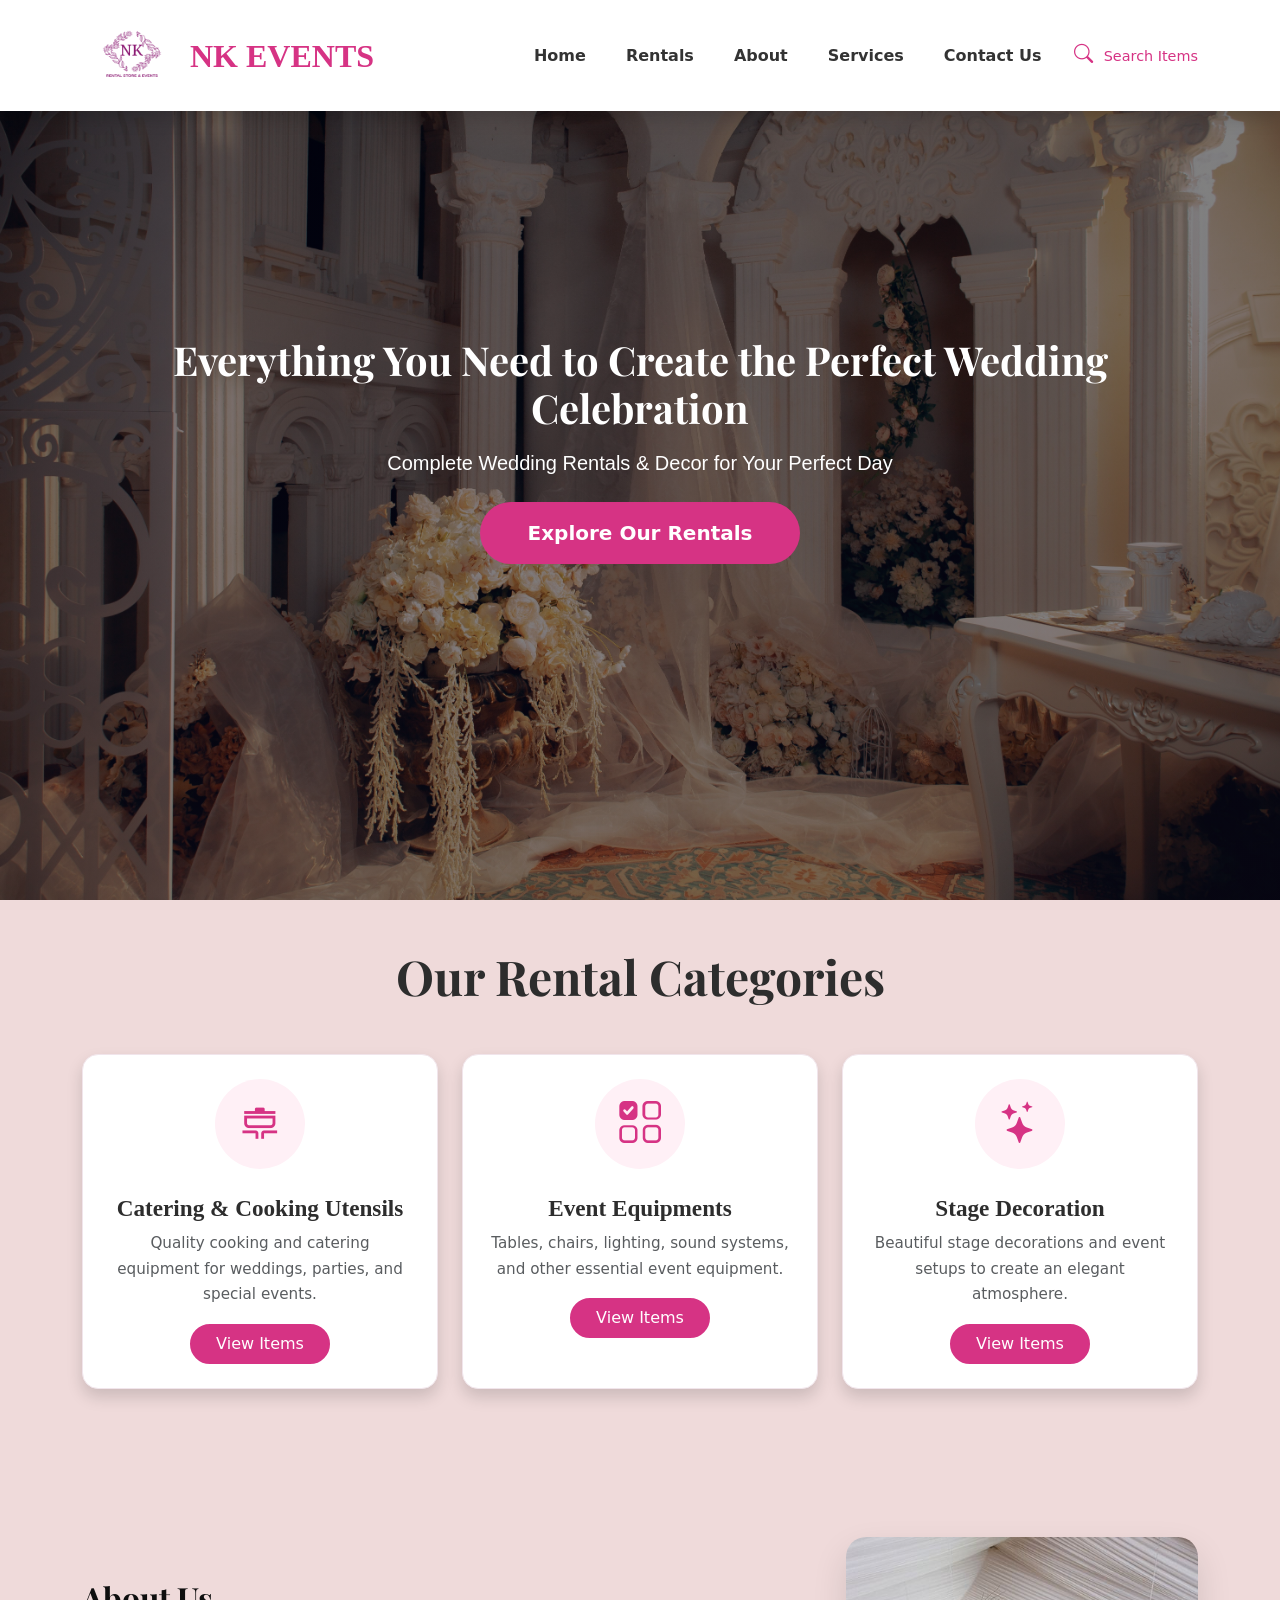
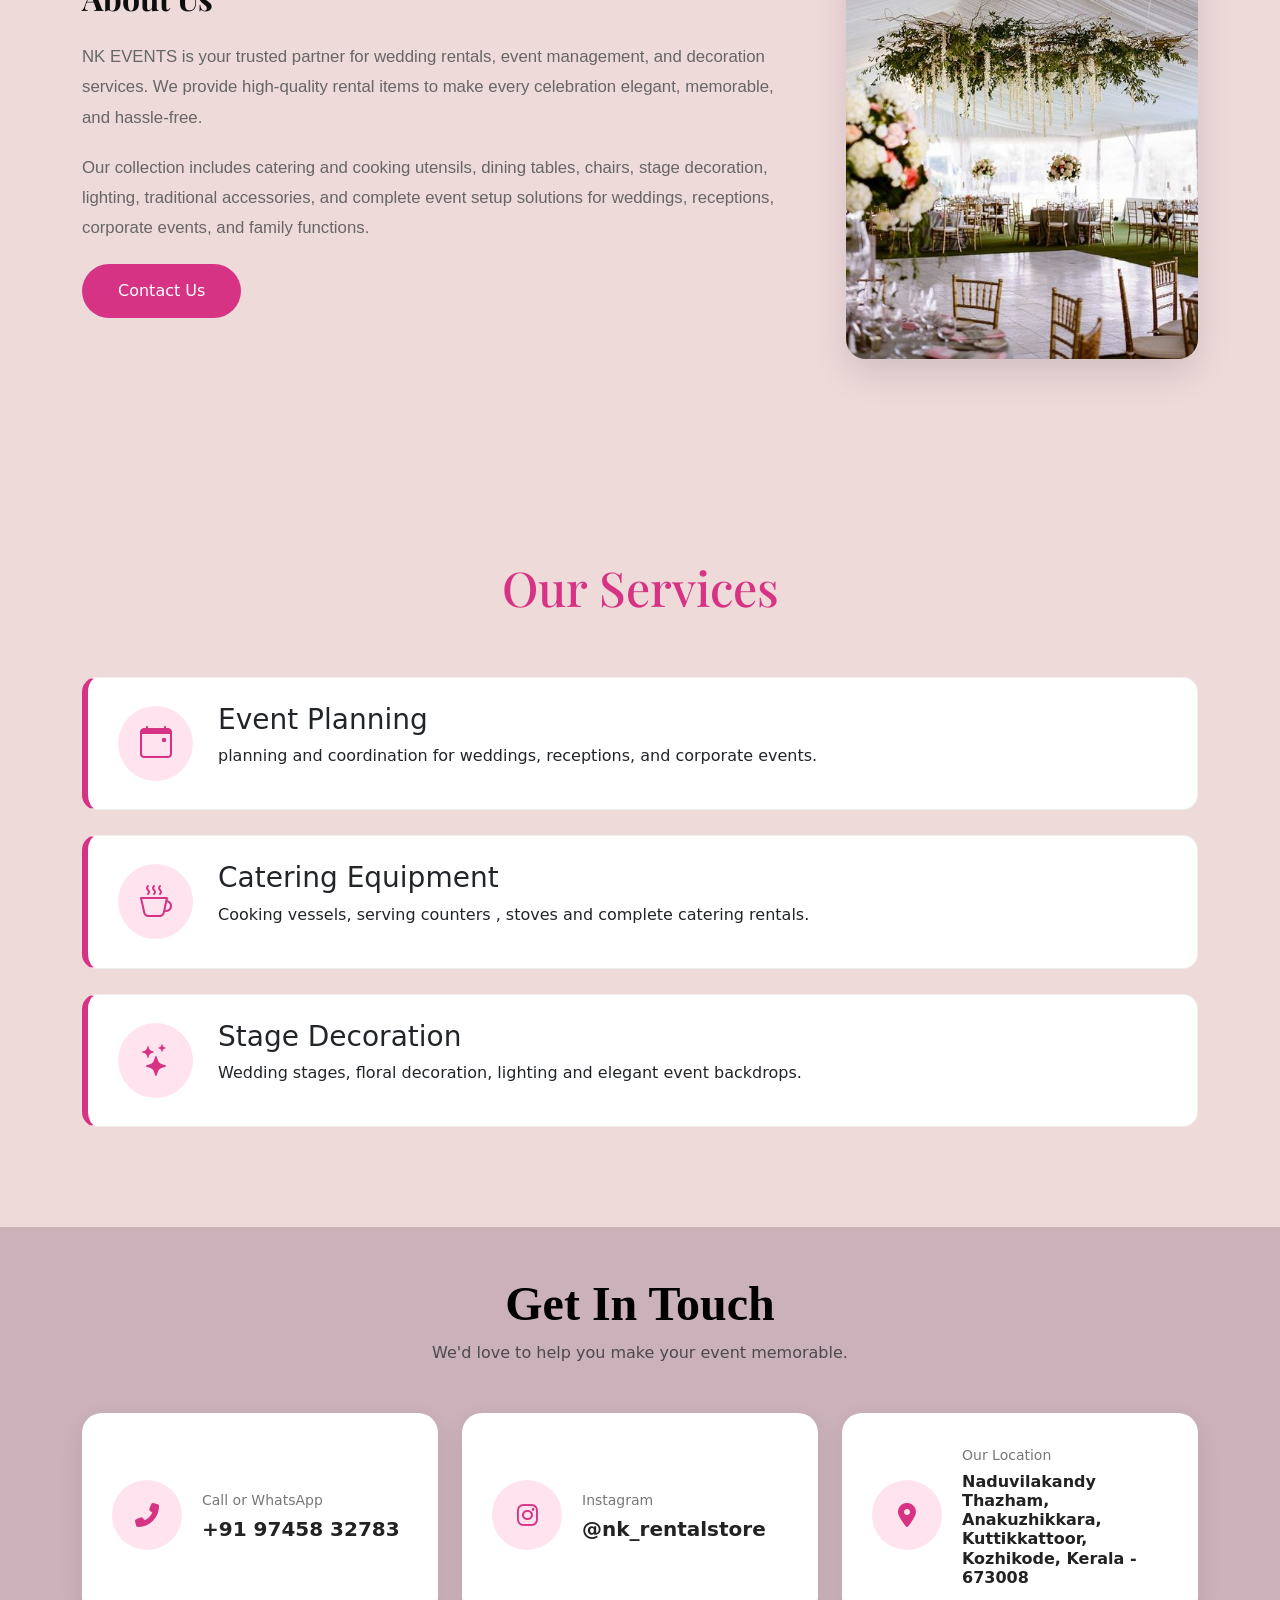
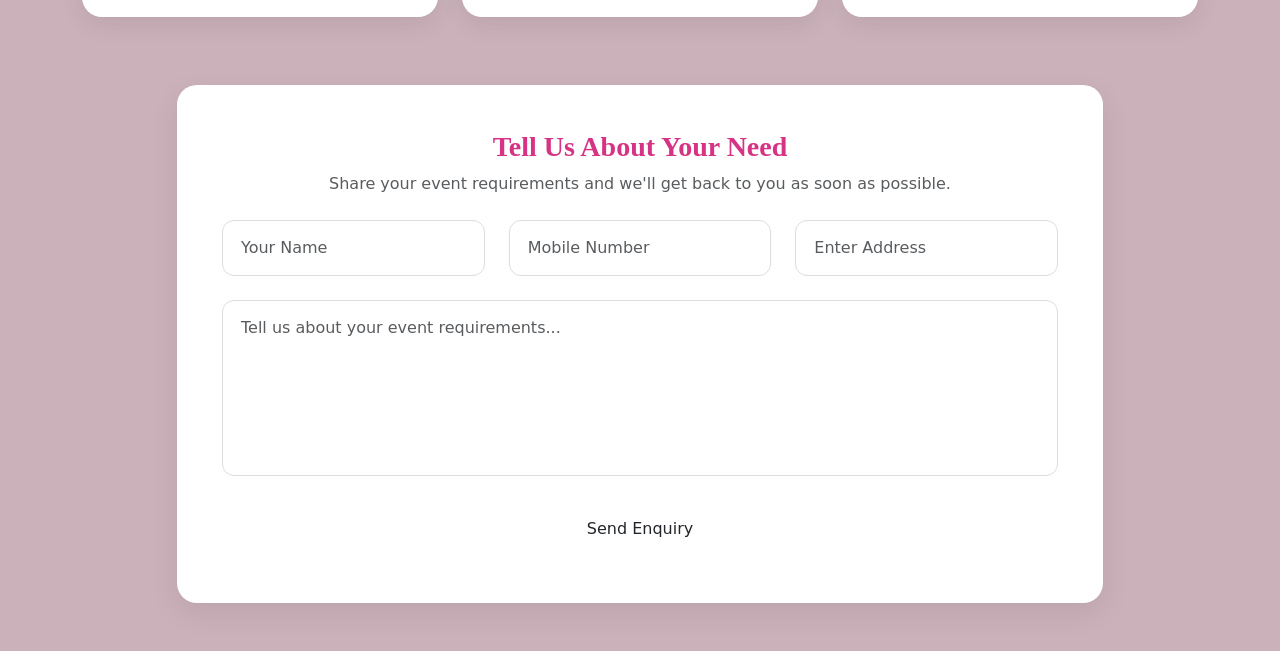
==== index.html @ 76480223 "updated index" ====
<!doctype html>
<html lang="en">

<head>
    <meta charset="utf-8">
    <meta name="viewport" content="width=device-width, initial-scale=1">
    <title>NK EVENTS & RENTAL STORE </title>
    <link rel="stylesheet" href="./style.css">
    <link rel="icon" type="image/png" href="./images/c45618b4-ec97-4ae2-ba9c-d90e400bc851.jpeg">
    <link rel="stylesheet" href="https://cdn.jsdelivr.net/npm/bootstrap-icons@1.11.3/font/bootstrap-icons.min.css">
    <link href="https://cdn.jsdelivr.net/npm/bootstrap@5.3.8/dist/css/bootstrap.min.css" rel="stylesheet"
        integrity="sha384-sRIl4kxILFvY47J16cr9ZwB07vP4J8+LH7qKQnuqkuIAvNWLzeN8tE5YBujZqJLB" crossorigin="anonymous">
    <link href="https://fonts.googleapis.com/css2?family=Playfair+Display:wght@400;500;600;700&display=swap"
        rel="stylesheet">
    <link rel="stylesheet"
        href="https://fonts.googleapis.com/css2?family=Material+Symbols+Outlined:opsz,wght,FILL,GRAD@24,400,0,0&icon_names=cooking" />
    <link rel="stylesheet" href="https://cdnjs.cloudflare.com/ajax/libs/font-awesome/6.7.2/css/all.min.css">
</head>

<body>
    <header>
<nav class="navbar navbar-expand-lg fixed-top bg-white shadow py-2">
    <div class="container">

     <a href="index.html"
   class="navbar-brand d-flex align-items-center text-decoration-none">

    <img src="./images/NK.png"
         alt="NK Events Logo"
         width="100"
         height="85"
         class="me-2">

    <span class="fs-2 fw-bold" >
        NK EVENTS
    </span>

</a>

        <!-- Mobile Search + Toggle -->
        <div class="d-flex align-items-center gap-2 d-lg-none">

            <a href="products.html" class="search-btn">
                <i class="bi bi-search"></i>
            </a>

            <button class="navbar-toggler" type="button"
                data-bs-toggle="collapse"
                data-bs-target="#navbarMenu">
                <span class="navbar-toggler-icon"></span>
            </button>

        </div>

        <!-- Navigation -->
        <div class="collapse navbar-collapse" id="navbarMenu">

            <ul class="navbar-nav ms-auto align-items-lg-center gap-lg-4">

                <li class="nav-item">
                    <a class="nav-link fw-semibold" href="#home">
                        Home
                    </a>
                </li>

                <li class="nav-item">
                    <a class="nav-link fw-semibold" href="#featuress">
                        Rentals
                    </a>
                </li>

                <li class="nav-item">
                    <a class="nav-link fw-semibold" href="#about">
                        About
                    </a>
                </li>

                <li class="nav-item">
                    <a class="nav-link fw-semibold" href="#serv">
                        Services
                    </a>
                </li>

                <li class="nav-item">
                    <a class="nav-link fw-semibold" href="#contact">
                        Contact Us
                    </a>
                </li>

                <!-- Desktop Search -->
                <li class="nav-item d-none d-lg-block">
                    <a href="products.html" class="search-btn">
                        <i class="bi bi-search"></i>
                        <span>Search Items</span>
                    </a>
                </li>

            </ul>

        </div>

    </div>
</nav>

    </header>



    <section id="home" class="hero min-vh-100 d-flex align-items-center position-relative overflow-hidden">

        <div class="hero-content container text-center text-white position-relative z-2" data-aos="fade-up">

            <h1 class="display-6 fw-bold mb-3 hero-title">
                Everything You Need to Create the Perfect Wedding Celebration
            </h1>

            <p class="lead mb-4 mx-auto hero-text">
                Complete Wedding Rentals & Decor for Your Perfect Day
            </p>

            <a href="#featuress" class="btn btn-lg rounded-pill px-5 py-3 fw-semibold hero-btn">
                Explore Our Rentals
            </a>

        </div>

    </section>


    <section id="featured" class="featured py-5">
        <div class="container" id="featuress">

            <!-- Section Heading -->
            <div class="text-center mb-5" data-aos="fade-up">
                <h2 class="display-4 fw-bold">
                    Our Rental Categories
                </h2>

            </div>

            <!-- Rental Categories -->
            <div class="row g-4">

                <!-- Catering & Cooking -->
                <div class="col-md-6 col-lg-4" data-aos="fade-up">

                    <div class="featured-item bg-white rounded-4 shadow h-100 text-center p-4">

                        <div class="rental-icon mb-4">
                            <span class="material-symbols-outlined">
                                cooking
                            </span>
                        </div>

                        <h3 class="h4 fw-bold">
                            Catering & Cooking Utensils
                        </h3>

                        <p class="text-muted">
                            Quality cooking and catering equipment for weddings,
                            parties, and special events.
                        </p>

                        <a href="products.html?category=catering" class="btn btn-primary rounded-pill px-4">
                            View Items
                        </a>

                    </div>

                </div>


                <!-- Event Equipment -->
                <div class="col-md-6 col-lg-4" data-aos="fade-up" data-aos-delay="100">

                    <div class="featured-item bg-white rounded-4 shadow h-100 text-center p-4">

                        <div class="rental-icon mb-4">
                            <i class="bi bi-ui-checks-grid"></i>
                        </div>

                        <h3 class="h4 fw-bold">
                            Event Equipments
                        </h3>

                        <p class="text-muted">
                            Tables, chairs, lighting, sound systems, and other
                            essential event equipment.
                        </p>

                        <a href="products.html?category=event" class="btn btn-primary rounded-pill px-4">
                            View Items
                        </a>

                    </div>

                </div>


                <!-- Stage Decoration -->
                <div class="col-md-6 col-lg-4" data-aos="fade-up" data-aos-delay="200">

                    <div class="featured-item bg-white rounded-4 shadow h-100 text-center p-4">

                        <div class="rental-icon mb-4">
                            <i class="bi bi-stars"></i>
                        </div>

                        <h3 class="h4 fw-bold">
                            Stage Decoration
                        </h3>

                        <p class="text-muted">
                            Beautiful stage decorations and event setups to create
                            an elegant atmosphere.
                        </p>

                        <a href="products.html?category=stage" class="btn btn-primary rounded-pill px-4">
                            View Items
                        </a>

                    </div>

                </div>

            </div>

        </div>
    </section>
<!-- ---------------------------------------------------------------------------------------------------------- -->
    <!-- About Section -->
    <section id="about" class="about">
        <div class="container">

            <div class="about-content">

                <!-- Text -->
                <div class="about-text" data-aos="fade-right">

                    <h2>About Us</h2>

                    <p>
                        NK EVENTS is your trusted partner for wedding rentals,
                        event management, and decoration services. We provide
                        high-quality rental items to make every celebration
                        elegant, memorable, and hassle-free.
                    </p>

                    <p>
                        Our collection includes catering and cooking utensils,
                        dining tables, chairs, stage decoration, lighting,
                        traditional accessories, and complete event setup
                        solutions for weddings, receptions, corporate events,
                        and family functions.
                    </p>

                    <a href="#contact" class="btn">
                        Contact Us
                    </a>

                </div>

                <!-- Image -->
                <div class="about-image" data-aos="fade-left">

                    <img src="images/about.jpg" alt="NK EVENTS">

                </div>

            </div>

        </div>
    </section>

    <!-- ----------------------------------------------------------------------------------------------------------
  -->

    <section id="services" class="services">

        <div class="container" id="serv">

            <div class="service-heading">
                <h2>Our Services</h2>

            </div>

            <div class="service-list">

                <div class="service-box">
                    <div class="service-icon">
                        <i class="bi bi-calendar-event"></i>
                    </div>

                    <div class="service-content">
                        <h3>Event Planning</h3>
                        <p> planning and coordination for weddings, receptions, and corporate events.</p>
                    </div>

                   
                </div>

                <div class="service-box">
                    <div class="service-icon">
                        <i class="bi bi-cup-hot"></i>
                    </div>

                    <div class="service-content">
                        <h3>Catering Equipment</h3>
                        <p>Cooking vessels, serving counters , stoves and complete catering rentals.</p>
                    </div>

              
                </div>

                <div class="service-box">
                    <div class="service-icon">
                        <i class="bi bi-stars"></i>
                    </div>

                    <div class="service-content">
                        <h3>Stage Decoration</h3>
                        <p>Wedding stages, floral decoration, lighting and elegant event backdrops.</p>
                    </div>

                </div>



            </div>

        </div>

    </section>

    <section id="contact" class="contact py-5">

    <div class="container">

        <!-- Heading -->
        <div class="text-center mb-5">
            <h2 class="display-5 fw-bold">Get In Touch</h2>
            <p class="text-muted">
                We'd love to help you make your event memorable.
            </p>
        </div>

        <div class="row g-4">

            <!-- Phone -->
            <div class="col-lg-4 col-md-6" >
                <a href="tel:+919745832783"
                   class="text-decoration-none text-dark">

                    <div class="contact-box">

                        <div class="icon-circle">
                            <i class="fas fa-phone-alt"></i>
                        </div>

                        <div>
                            <small>Call or WhatsApp</small>
                            <h5>+91 97458 32783</h5>
                        </div>

                    </div>

                </a>
            </div>

            <!-- Email -->
           <!-- Instagram -->
<div class="col-lg-4 col-md-6">
    <a href="https://www.instagram.com/nk_rentalstore?igsh=MWwxNHU3d3JzYXQxNA==" 
       target="_blank"
       class="text-decoration-none text-dark">

        <div class="contact-box">

            <div class="icon-circle">
                <i class="fab fa-instagram"></i>
            </div>

            <div>
                <small>Instagram</small>
                <h5>@nk_rentalstore</h5>
            </div>

        </div>

    </a>
</div>

            <!-- Location -->
            <div class="col-lg-4 col-md-6">
                <a href="https://maps.app.goo.gl/wCy5p74CvJKLDScE8"
                   target="_blank"
                   class="text-decoration-none text-dark">

                    <div class="contact-box">

                        <div class="icon-circle">
                            <i class="fas fa-location-dot"></i>
                        </div>

                        <div>
                            <small> Our Location</small>

                            <h6>
                                Naduvilakandy Thazham,<br>
                                Anakuzhikkara,<br>
                                Kuttikkattoor,<br>
                                Kozhikode, Kerala - 673008
                            </h6>
                        </div>

                    </div>

                </a>
            </div>

        </div>
        <!-- Enquiry Form -->
<div class="row justify-content-center mt-5">

    <div class="col-lg-10">

        <div class="contact-form">

            <div class="text-center mb-4">
                <h3>Tell Us About Your Need</h3>
                <p class="text-muted">
                    Share your event requirements and we'll get back to you as soon as possible.
                </p>
            </div>

            <form id="enquiryForm">

                <div class="row g-4">

                    <div class="col-md-4">
                        <input
                            type="text"
                            class="form-control"
                            placeholder="Your Name"
                            id="name"
                            required>
                    </div>

                    <div class="col-md-4">
                        <input
                            type="tel"
                            class="form-control"
                            id="phone"
                            placeholder="Mobile Number"
                            required>
                    </div>

                    <div class="col-md-4">
                        <input
                            type="text"
                            class="form-control"
                            id="place"
                            placeholder="Enter Address"
                            required>
                    </div>

                    <div class="col-12">
                        <textarea
                            class="form-control"
                            rows="6"
                            id="message"
                            placeholder="Tell us about your event requirements..."
                            required></textarea>
                    </div>

                    <div class="col-12 text-center">
                        <button
                            type="submit"
                            class="btn enquiry-btn px-5 py-3">
                            Send Enquiry
                        </button>
                    </div>

                </div>

            </form>

        </div>

    </div>

</div>

        <!-- Social Media -->
    

</section>
<script src="./form.js"></script>
<script src="./Products.js"></script>

    <script src="https://cdn.jsdelivr.net/npm/bootstrap@5.3.8/dist/js/bootstrap.bundle.min.js"
        integrity="sha384-FKyoEForCGlyvwx9Hj09JcYn3nv7wiPVlz7YYwJrWVcXK/BmnVDxM+D2scQbITxI"
        crossorigin="anonymous"></script>
        
</body>

</html>
---- style.css ----
/* Google Font */
@import url('https://fonts.googleapis.com/css2?family=Playfair+Display:wght@700&display=swap');



/* Navbar */
.navbar {
    background-color: rgba(255, 255, 255, 0.95) !important;
    box-shadow: 0 2px 10px rgba(0, 0, 0, 0.1);
}

/* Logo */
.navbar-brand {
      
font-family: "Lora", serif;
    color: #d63384 !important;
}



/* Navigation links */
.nav-link {
    color: #333 !important;
    position: relative;
    transition: color 0.3s ease;
}
.search-btn {
    color: #d63384;
    font-size: 1.2rem;
    text-decoration: none;
}

.search-btn span {
    display: inline;
    font-size: 0.9rem;
    margin-left: 5px;
}

@media (max-width: 991px) {
    .search-btn {
        font-size: 1.2rem;
    }

    .search-btn span {
        display: none;
    }
}

/* Mobile */


/* Hover color */
.nav-link:hover {
    color: #d63384 !important;
}

/* Underline */
.nav-link::after {
    content: "";
    position: absolute;
    width: 0;
    height: 2px;
    left: 0;
    bottom: 0;
    background-color: #d63384;
    transition: width 0.3s ease;
}

/* Hover underline */
.nav-link:hover::after {
    width: 100%;
}

/* Mobile toggle */
.navbar-toggler {
    border: none;
}

.navbar-toggler:focus {
    box-shadow: none;
}
.navbar-toggler {
        padding: 2px 4px;
    }   

/* --------------------------------------------------------------------------------- */



/* Hero section */
.hero {
    background:
        linear-gradient(rgba(0, 0, 0, 0.5),
            rgba(13, 11, 11, 0.5)),
        url('./images/pexels-834935256-20043048.jpg') center center / cover no-repeat;
}

/* Hero content */
.hero-content {
    max-width: 800px;
}

/* Paragraph */
.hero p {
    max-width: 700px;
}

/* Button */
.hero .btn {
    background-color: #d63384;
    color: #fff;
    border: none;
    position: relative;
    overflow: hidden;
    transition: all 0.3s ease;
}


/* Button hover */
.hero .btn:hover {
    background-color: #d63384;
    color: #fff;
    transform: translateY(-3px);
    box-shadow: 0 5px 15px rgba(0, 0, 0, 0.2);
}

/* Heading font */
.hero-title {
    font-family: 'Playfair Display', serif;
}

/* Paragraph and button font */
.hero-text,
.hero-btn {
    font-family: Arial, sans-serif;
}



/* ========================================
   OUR RENTAL ITEMS
======================================== */

.featured {
    padding: 100px 0;
    background: #efdada;
}

/* Section Heading */
.featured h2 {
    font-family: 'Playfair Display', serif;
    font-size: 3rem;
    font-weight: 700;
    color: #2d2d2d;
    margin-bottom: 15px;
}

.featured > .container > .text-center p {
    font-size: 1.05rem;
    color: #777;
}


/* ========================================
   RENTAL CARD
======================================== */

.featured-item {
    background:#efdada;
    border: 1px solid #f1e5eb;
    border-radius: 20px;
    overflow: hidden;

    transition:
        transform 0.35s ease,
        box-shadow 0.35s ease,
        border-color 0.35s ease;
}


/* Card Hover */
.featured-item:hover {
    transform: translateY(-10px);
    border-color: #1f0b13;
    box-shadow: 0 15px 35px rgba(0, 0, 0, 0.12) !important;
}


/* ========================================
   RENTAL ICON
======================================== */

.rental-icon {
    width: 90px;
    height: 90px;

    margin: 0 auto;

    display: flex;
    align-items: center;
    justify-content: center;

    background: #fff0f6;
    border-radius: 50%;

    transition:
        background 0.35s ease,
        transform 0.35s ease;
}

.rental-icon i {
    font-size: 2.6rem;
    color: #d63384;

    transition: color 0.35s ease;
}
.rental-icon span {
    font-size: 2.6rem;
    color: #d63384;

    transition: color 0.35s ease;
}


/* Icon Hover */
.featured-item:hover .rental-icon {
    background: #d63384;
    transform: scale(1.1);
}

.featured-item:hover .rental-icon i {
    color: #fff;
}


/* ========================================
   CARD CONTENT
======================================== */

.featured-item h3 {
    font-family: 'Alegreya', serif;
    font-size: 1.45rem;
    font-weight: 700;
    color: #2d2d2d;
    line-height: 1.3;
}

.featured-item p {
    color: #777;
    font-size: 0.95rem;
    line-height: 1.7;
}


/* ========================================
   BUTTON
======================================== */

.featured-item .btn {
    background: #d63384;
    border: 2px solid #d63384;
    color: #fff;

    transition:
        background 0.3s ease,
        border-color 0.3s ease,
        transform 0.3s ease,
        box-shadow 0.3s ease;
}

.featured-item .btn:hover {
    background: #b82b70;
    border-color: #b82b70;
    color: #fff;

    transform: translateY(-2px);

    box-shadow: 0 6px 15px rgba(214, 51, 132, 0.25);
}


/* ========================================
   RESPONSIVE
======================================== */

@media (max-width: 768px) {

    .featured {
        padding: 70px 0;
    }

    .featured h2 {
        font-size: 2.3rem;
    }

    .rental-icon {
        width: 80px;
        height: 80px;
    }

    .rental-icon i {
        font-size: 2.3rem;
    }
}


@media (max-width: 576px) {

    .featured {
        padding: 60px 0;
    }

    .featured h2 {
        font-size: 2rem;
    }

    .featured-item h3 {
        font-size: 1.3rem;
    }
}


/* -------------------------------------------------------------------------------*/


/* About Section */

.about{
    padding:100px 0;
    background:#efdada;
}

.about-content{
    display:flex;
    align-items:center;
    justify-content:space-between;
    gap:60px;
}

.about-text{
    flex:2;
}

.about-text h2{
     font-family: 'Playfair Display', serif;
    font-size:2rem;
    color:#0e0e0e;
    margin-bottom:25px;
    font-weight:700;
    position:relative;
}



.about-text p{
    font-family: 'Poppins', sans-serif;
    color:#666;
    line-height:1.8;
    margin-bottom:20px;
    font-size:1.05rem;
}

.about-text .btn{
    display:inline-block;
    padding:14px 35px;
    background:#d63384;
    color:#fff;
    text-decoration:none;
    border-radius:50px;
    transition:.3s;
}

.about-text .btn:hover{
    background:#b82870;
    transform:translateY(-4px);
    box-shadow:0 12px 25px rgba(214,51,132,.25);
}

.about-image{
    flex:1;
    text-align:center;
}

.about-image img{
    width:100%;
    max-width:550px;
    border-radius:20px;
    box-shadow:0 15px 35px rgba(0,0,0,.12);
    transition:.4s;
}

.about-image img:hover{
    transform:scale(1.04);
}

/* Responsive */

@media(max-width:992px){

    .about-content{
        flex-direction:column-reverse;
        text-align:center;
    }

    .about-text h2::after{
        margin:12px auto;
    }
      .about-image{
        display: none;
    }

}

@media(max-width:576px){

    .about{
        padding:70px 0;
    }

    .about-text h2{
        font-size:2.2rem;
    }
      .about-image{
        display: none;
    }

    .about-text p{
        font-size:1rem;
    }

    .about-image img{
        max-width:100%;
    }

}
/* -------------------------------------------------------------------------------------------------------- */

.services{
    padding:100px 0;
    background:#efdada;
}

.service-heading{
    text-align:center;
    margin-bottom:60px;
}

.service-heading h2{
     font-family: 'Playfair Display', serif;
    font-size:3rem;
    color:#d63384;
    margin-bottom:10px;
}



.service-list{
    display:flex;
    flex-direction:column;
    gap:25px;
}

.service-box{
    display:flex;
    align-items:center;
    gap:25px;
    background:#fff;
    border:1px solid #eee;
    border-left:6px solid #d63384;
    padding:25px 30px;
    border-radius:15px;
    transition:.3s;
}

.service-box:hover{
    transform:translateX(10px);
    box-shadow:0 12px 30px rgba(0,0,0,.08);
}

.service-icon{
    width:75px;
    height:75px;
    background:#ffe4ef;
    color:#d63384;
    border-radius:50%;
    display:flex;
    justify-content:center;
    align-items:center;
    font-size:2rem;
    flex-shrink:0;
}



@media(max-width:768px){

    .service-box{
        flex-direction:column;
        text-align:center;
    }

    .service-arrow{
        display:none;
    }

}

/* ------------------------------------------------------------------------------------------------------- */

/*=========================
        CONTACT
==========================*/

.contact{
    padding:100px 0;
    background:#cbb1ba;
}

.contact h2{
    color:#000;
        font-family: 'Alegreya', serif;
}
#contact {
    scroll-margin-top: 80px;
}

.contact-box{
    display:flex;
    align-items:center;
    gap:20px;
    padding:30px;
    background:#fff;
    border-radius:20px;
    box-shadow:0 8px 25px rgba(0,0,0,.08);
    transition:.35s;
    height:100%;
}

.contact-box:hover{
    transform:translateY(-8px);
    box-shadow:0 18px 35px rgba(214,51,132,.18);
}

.icon-circle{
    width:70px;
    height:70px;
    border-radius:50%;
    background:#ffe3ef;
    color:#d63384;
    display:flex;
    justify-content:center;
    align-items:center;
    font-size:1.5rem;
    flex-shrink:0;
    transition:.3s;
}

.contact-box:hover .icon-circle{
    background:#d63384;
    color:#fff;
}

.contact-box small{
    color:#777;
}

.contact-box h5,
.contact-box h6
{
    margin:5px 0 0;
    color:#222;
    font-weight:600;
}
/* Contact Form */
.contact-form{
    margin-top:20px;
    background:#fff;
    padding:45px;
    border-radius:20px;
    box-shadow:0 10px 30px rgba(0,0,0,.08);
}

.contact-form h3{
    font-family:'Alegreya',serif;
    color:#d63384;
    font-weight:700;
}

.contact-form .form-control{
    padding:15px 18px;
    border:1px solid #ddd;
    border-radius:12px;
    box-shadow:none;
    transition:.3s;
}

.contact-form .form-control:focus{
    border-color:#d63384;
    box-shadow:0 0 0 .2rem rgba(214,51,132,.15);
}

.contact-form textarea{
    resize:none;
    min-height:180px;
}

.enquiry-btn{
    background:#d63384;
    color:#fff;
    border:none;
    border-radius:50px;
    font-weight:600;
    transition:.3s;
}

.enquiry-btn:hover{
    background:#b82b70;
    color:#fff;
    transform:translateY(-3px);
    box-shadow:0 10px 20px rgba(214,51,132,.25);
}

@media(max-width:768px){

    .contact-form{
        padding:30px 20px;
    }

    .contact-form h3{
        font-size:2rem;
    }

}

.social-icons{
    display:flex;
    justify-content:center;
    gap:15px;
}

.social-icons a{
    width:50px;
    height:50px;
    display:flex;
    justify-content:center;
    align-items:center;
    border-radius:50%;
    background:#fff;
    color:#d63384;
    text-decoration:none;
    font-size:1.3rem;
    box-shadow:0 5px 15px rgba(0,0,0,.08);
    transition:.3s;
}

.social-icons a:hover{
    background:#d63384;
    color:#fff;
    transform:translateY(-5px);
}

/* Responsive */

@media(max-width:768px){

    .contact{
        padding:70px 0;
    }

    .contact-box{
        padding:25px;
    }

    .icon-circle{
        width:60px;
        height:60px;
        font-size:1.2rem;
    }

}
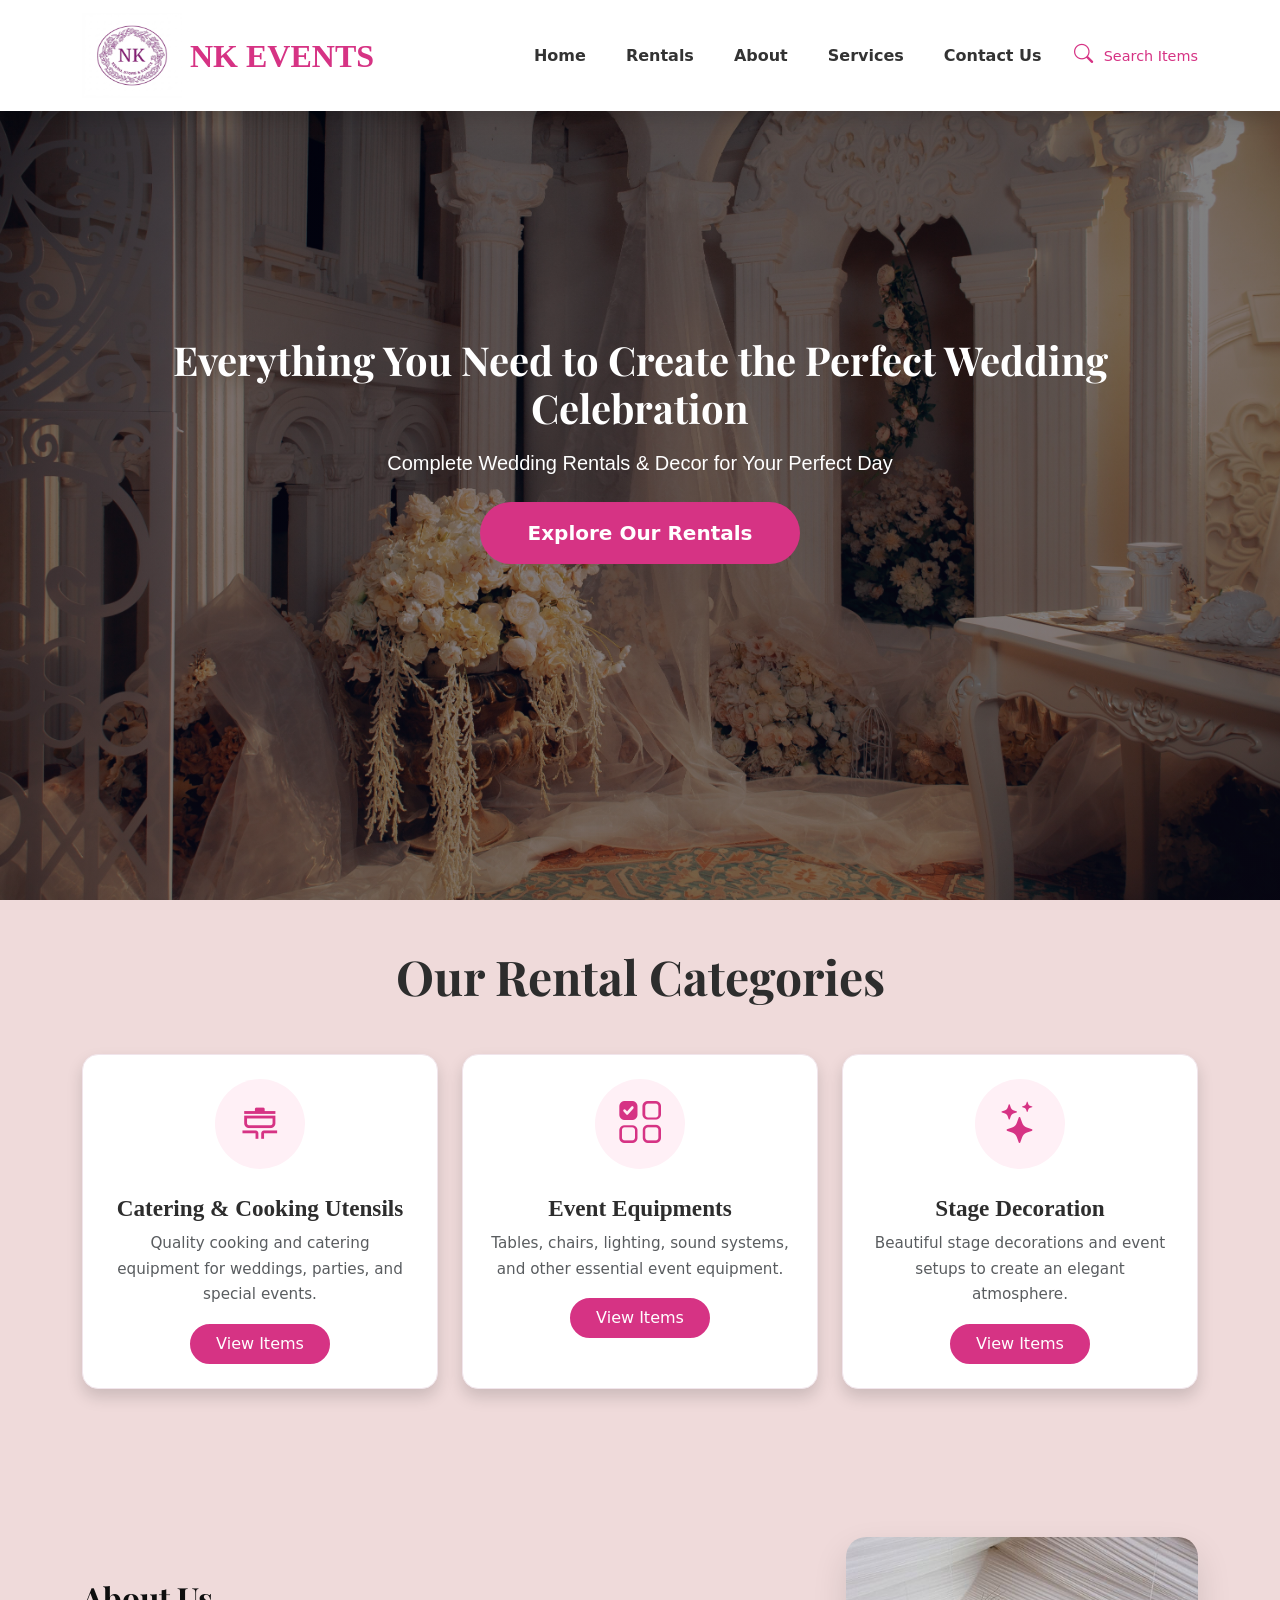
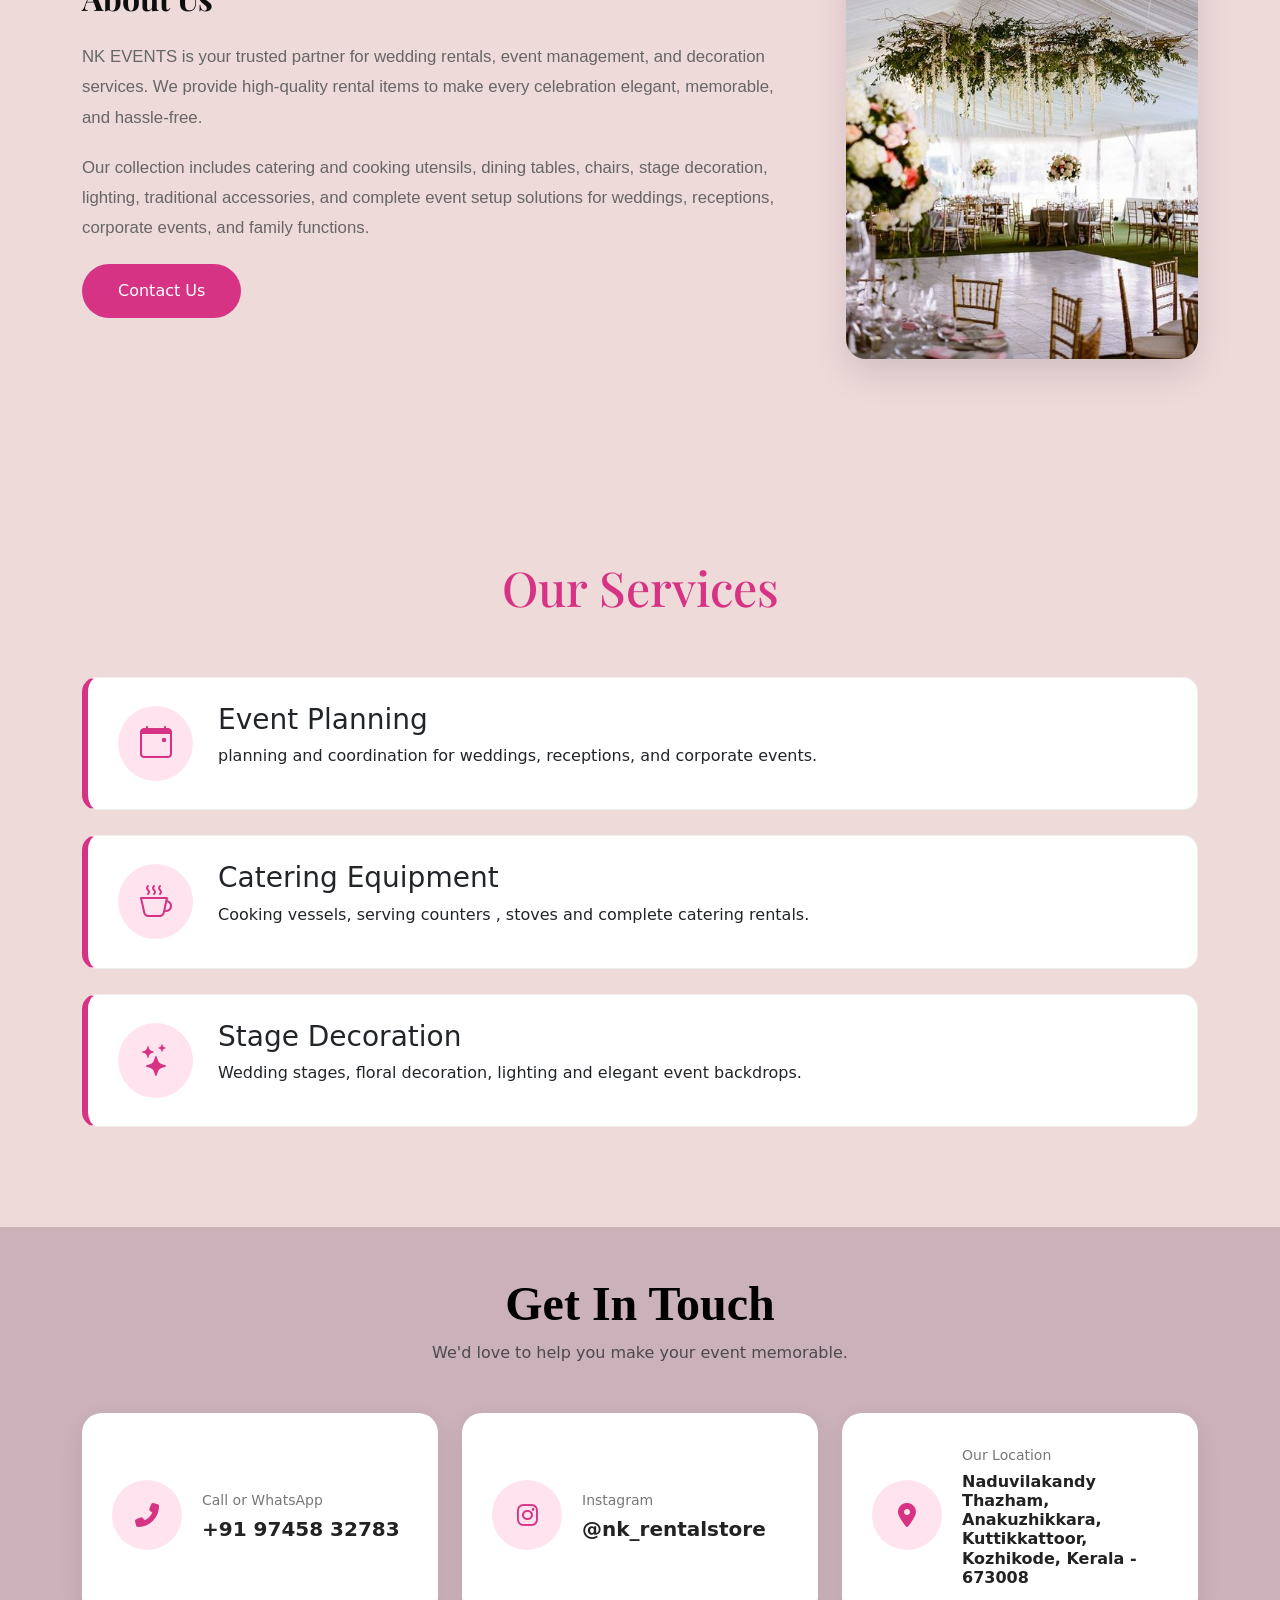
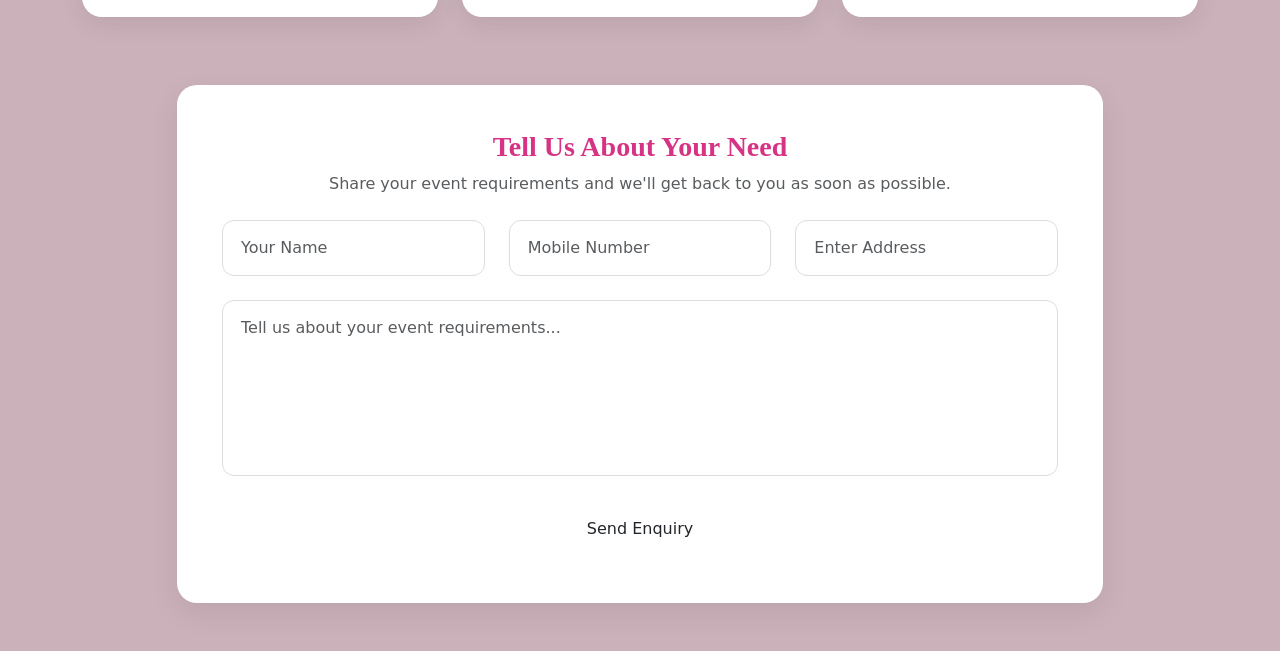
==== commit e32ed3c1: "updated" ====
--- a/index.html
+++ b/index.html
@@ -25,7 +25,7 @@
      <a href="index.html"
    class="navbar-brand d-flex align-items-center text-decoration-none">
 
-    <img src="./images/NK.png"
+    <img src="./images/c45618b4-ec97-4ae2-ba9c-d90e400bc851.jpeg"
          alt="NK Events Logo"
          width="100"
          height="85"
--- a/style.css
+++ b/style.css
@@ -231,6 +231,9 @@
 .featured-item:hover .rental-icon i {
     color: #fff;
 }
+.featured-item:hover .rental-icon span {
+    color: #fff;
+}
 
 
 /* ========================================
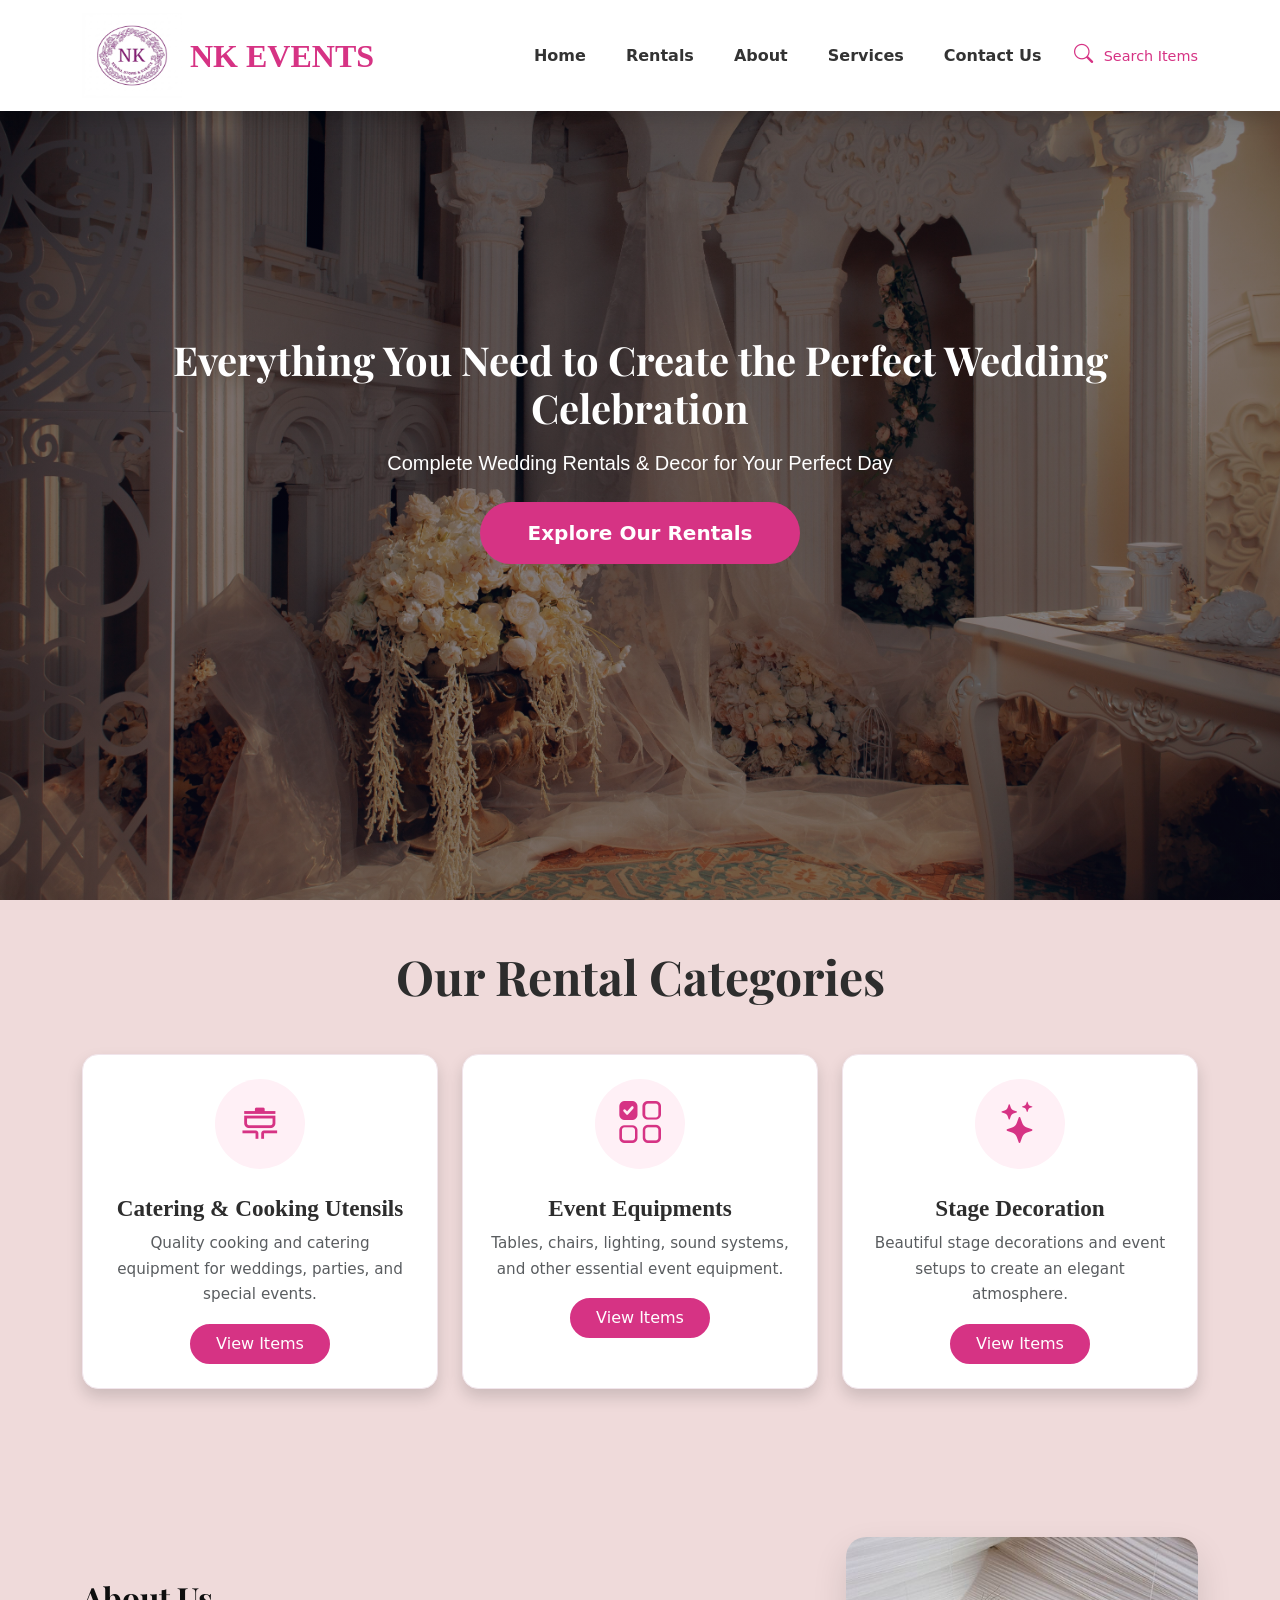
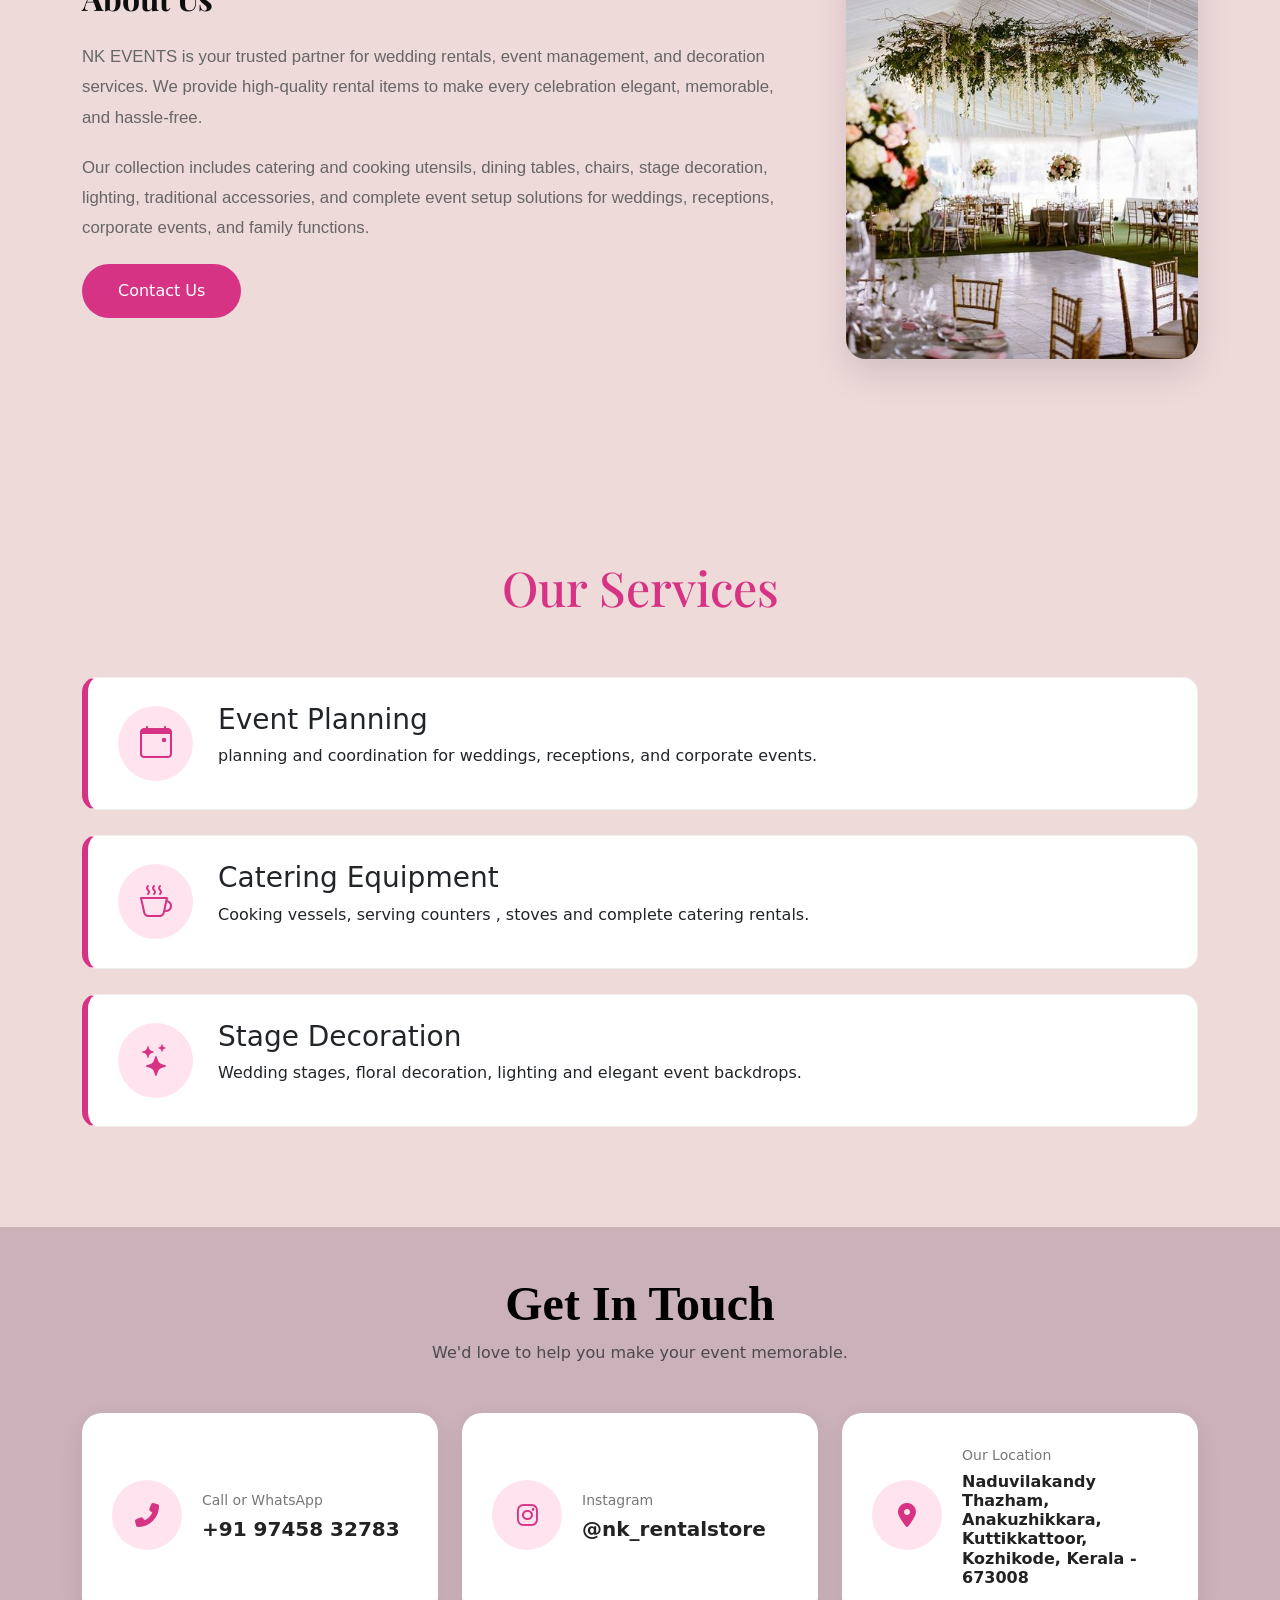
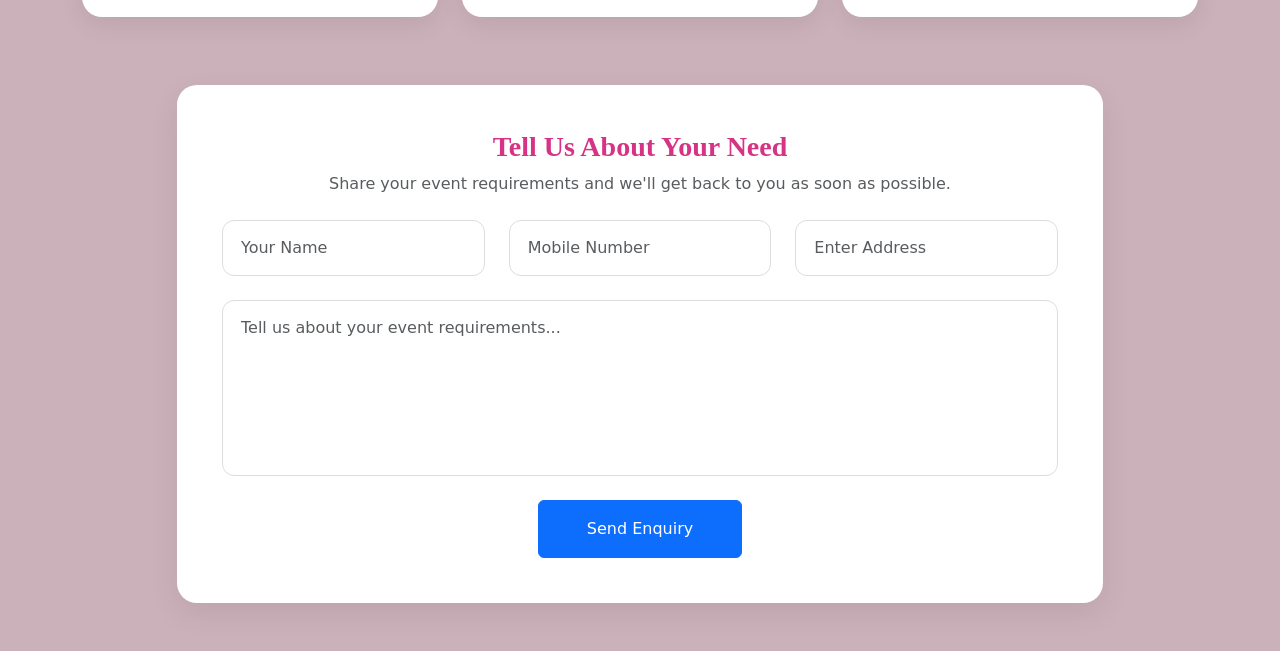
==== commit 014d0bed: "updated" ====
--- a/index.html
+++ b/index.html
@@ -476,7 +476,7 @@
                     <div class="col-12 text-center">
                         <button
                             type="submit"
-                            class="btn enquiry-btn px-5 py-3">
+                            class="btn enquiry-btn btn-primary px-5 py-3">
                             Send Enquiry
                         </button>
                     </div>
--- a/style.css
+++ b/style.css
@@ -608,7 +608,7 @@
 }
 
 .enquiry-btn{
-    background:#d63384;
+   background-color: #d63384;
     color:#fff;
     border:none;
     border-radius:50px;
@@ -635,49 +635,3 @@
 
 }
 
-.social-icons{
-    display:flex;
-    justify-content:center;
-    gap:15px;
-}
-
-.social-icons a{
-    width:50px;
-    height:50px;
-    display:flex;
-    justify-content:center;
-    align-items:center;
-    border-radius:50%;
-    background:#fff;
-    color:#d63384;
-    text-decoration:none;
-    font-size:1.3rem;
-    box-shadow:0 5px 15px rgba(0,0,0,.08);
-    transition:.3s;
-}
-
-.social-icons a:hover{
-    background:#d63384;
-    color:#fff;
-    transform:translateY(-5px);
-}
-
-/* Responsive */
-
-@media(max-width:768px){
-
-    .contact{
-        padding:70px 0;
-    }
-
-    .contact-box{
-        padding:25px;
-    }
-
-    .icon-circle{
-        width:60px;
-        height:60px;
-        font-size:1.2rem;
-    }
-
-}
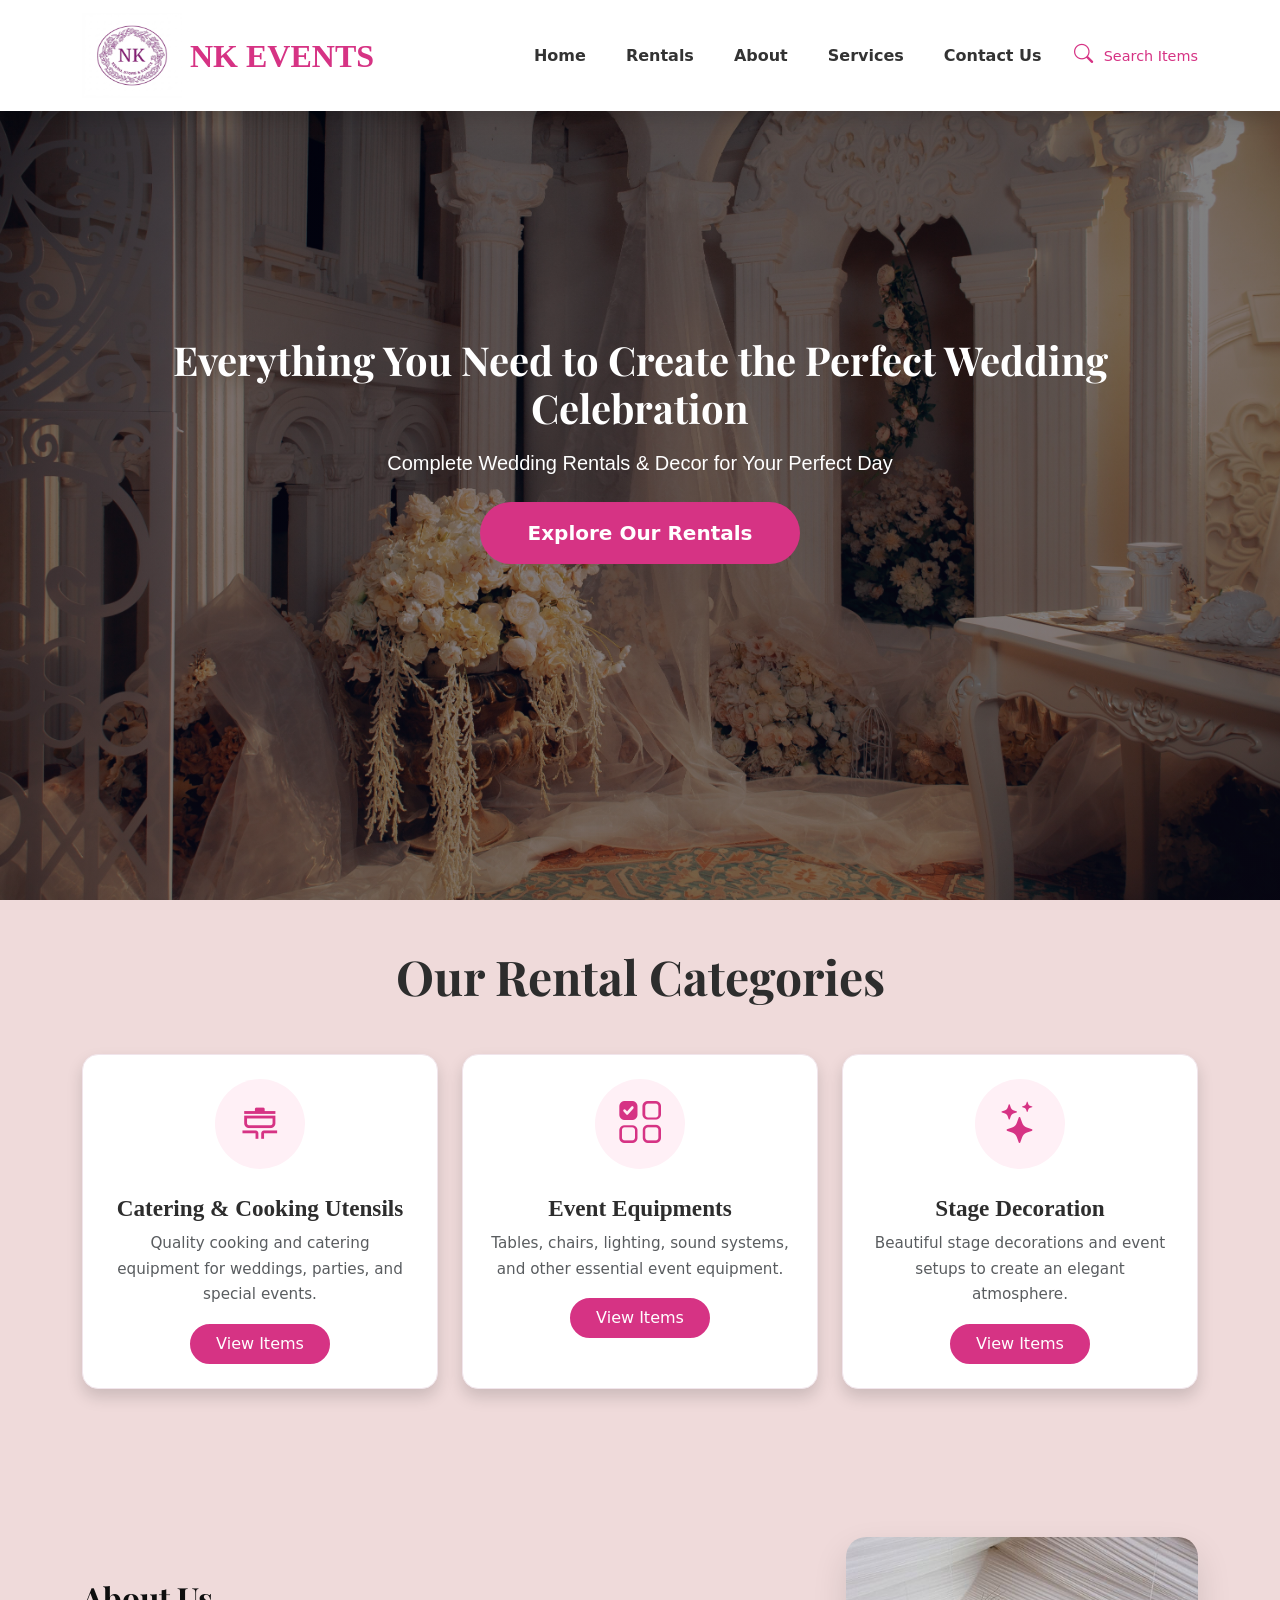
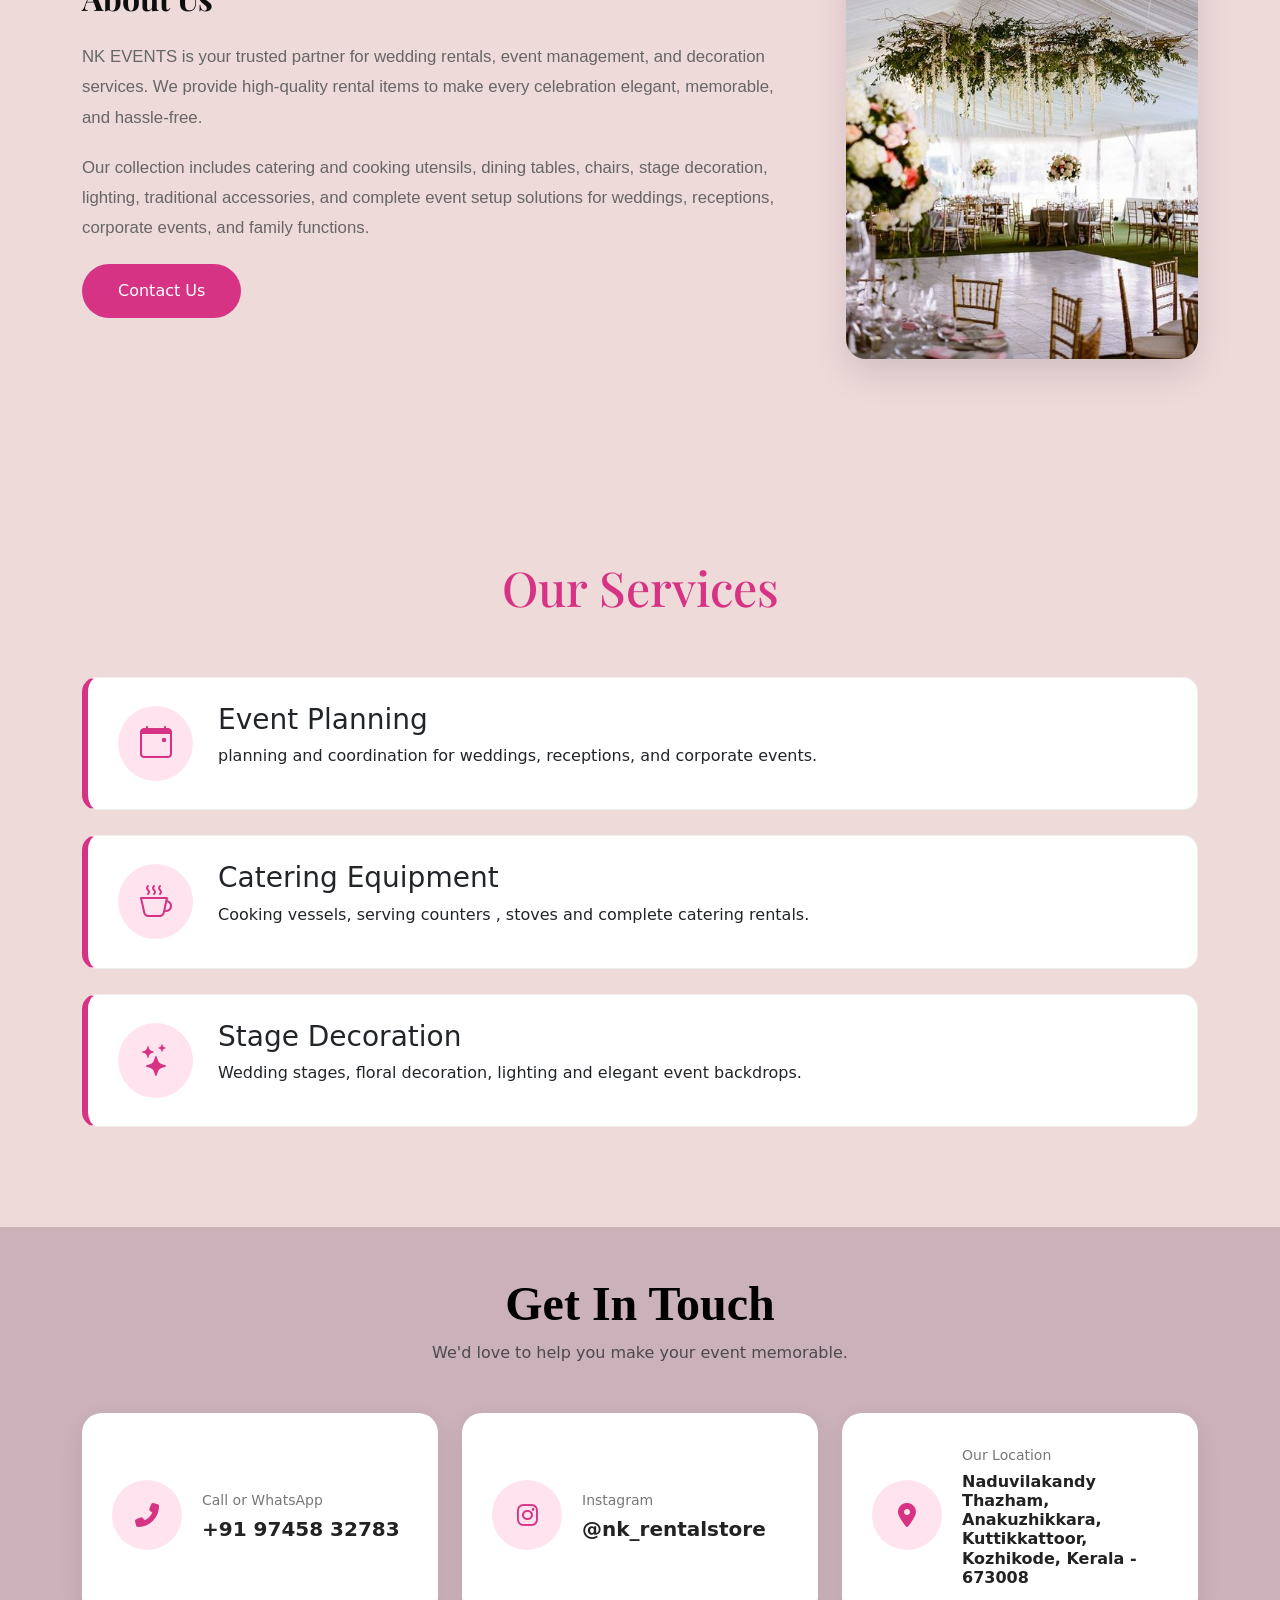
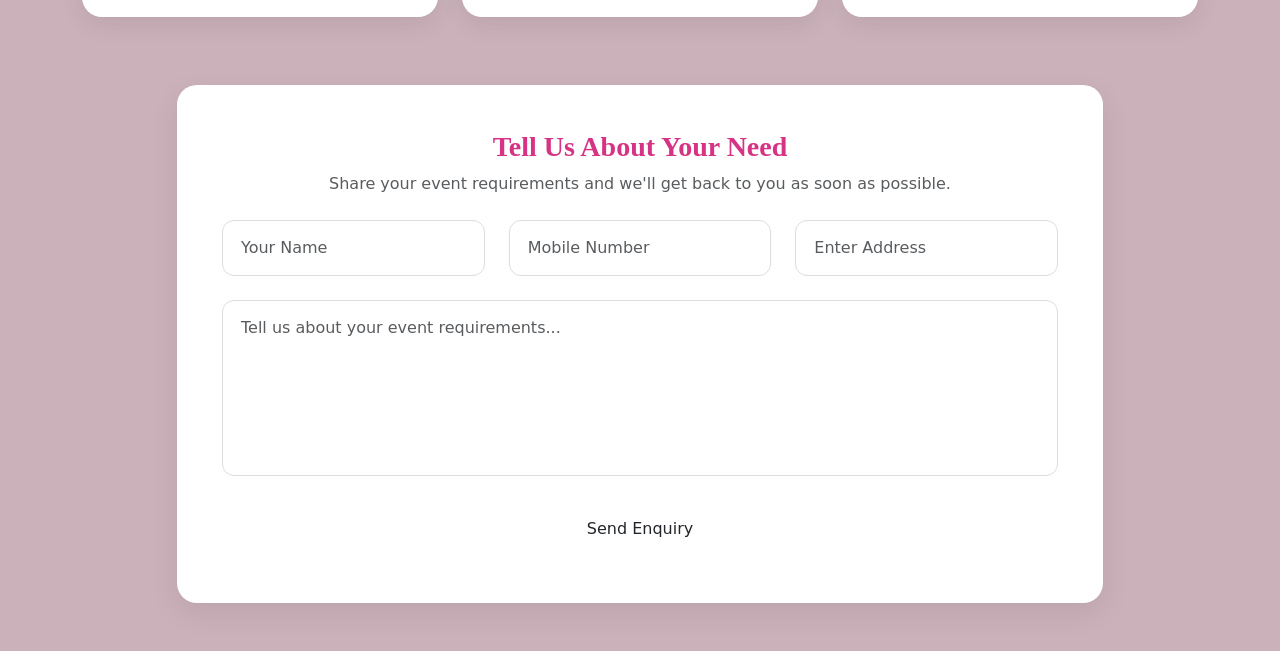
==== commit 051e201b: "updated" ====
--- a/index.html
+++ b/index.html
@@ -476,7 +476,7 @@
                     <div class="col-12 text-center">
                         <button
                             type="submit"
-                            class="btn enquiry-btn btn-primary px-5 py-3">
+                            class="btn enquiry-btn  px-5 py-3">
                             Send Enquiry
                         </button>
                     </div>
